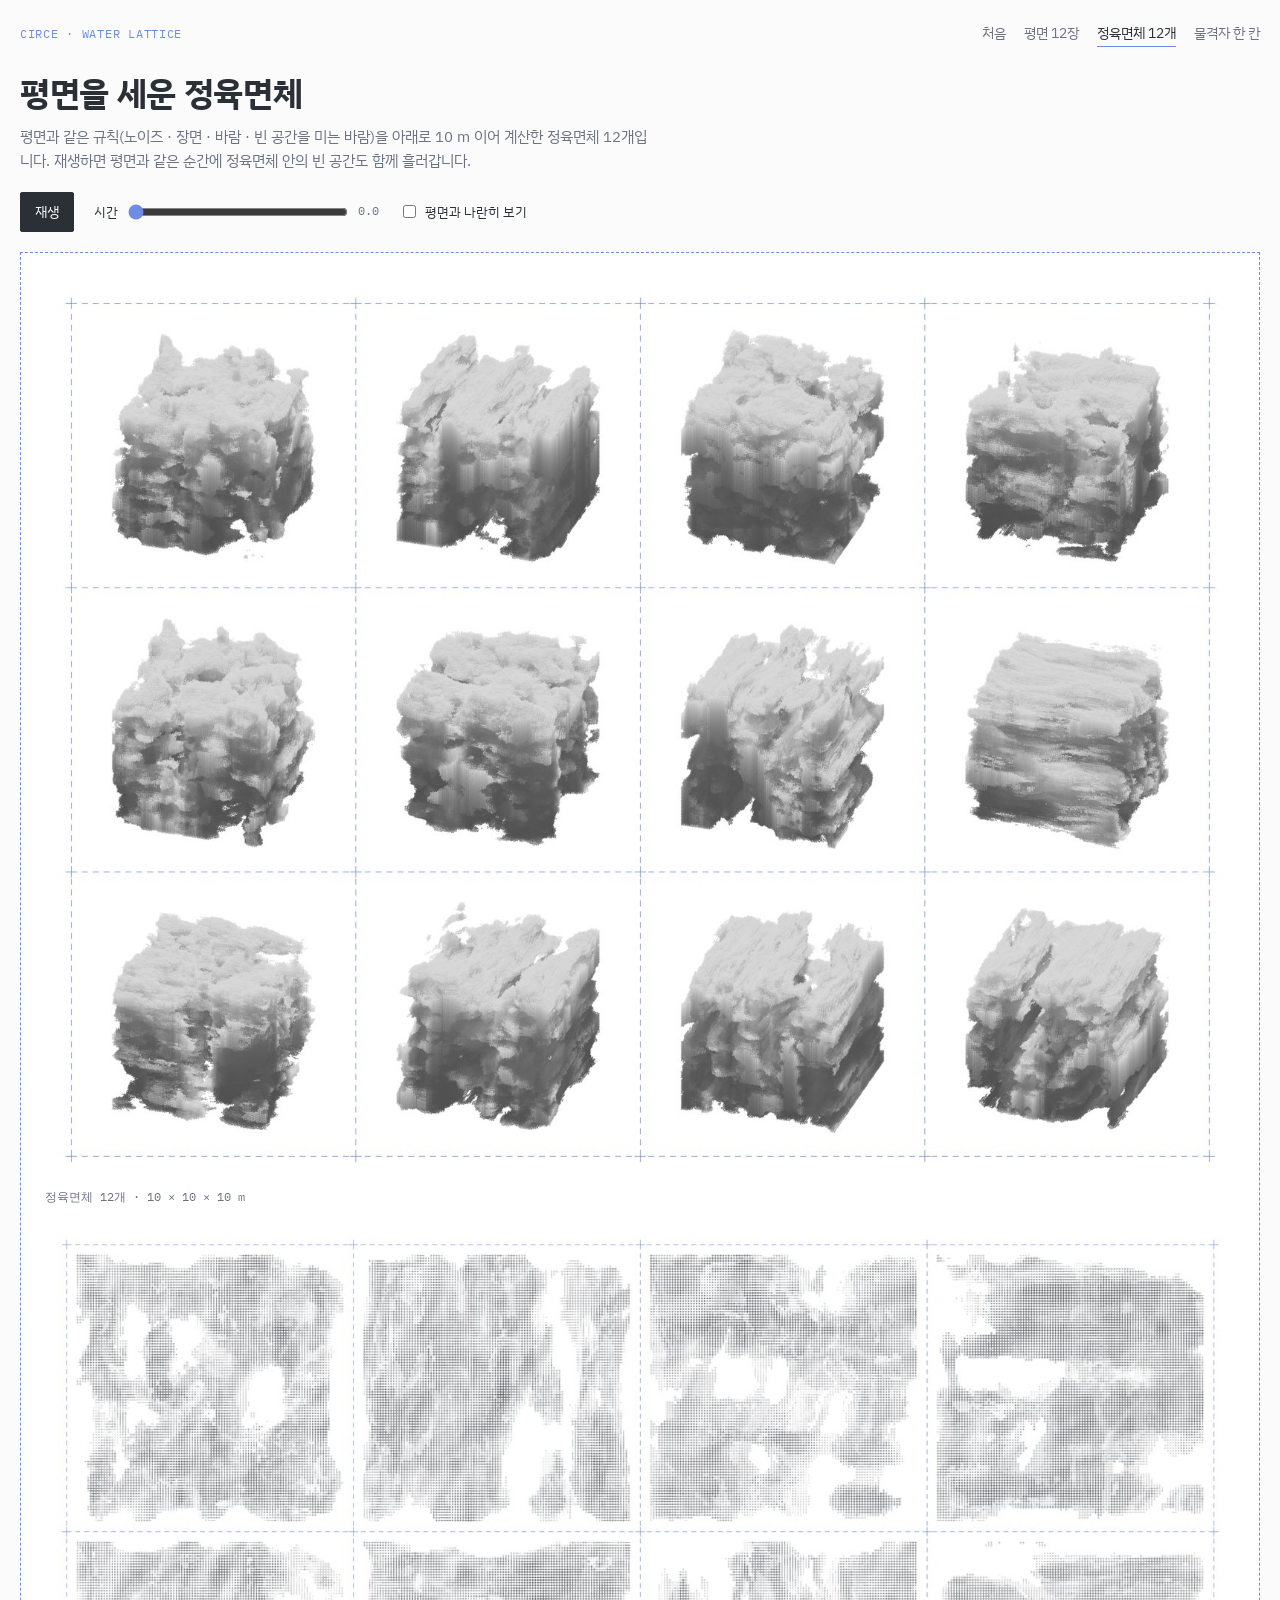
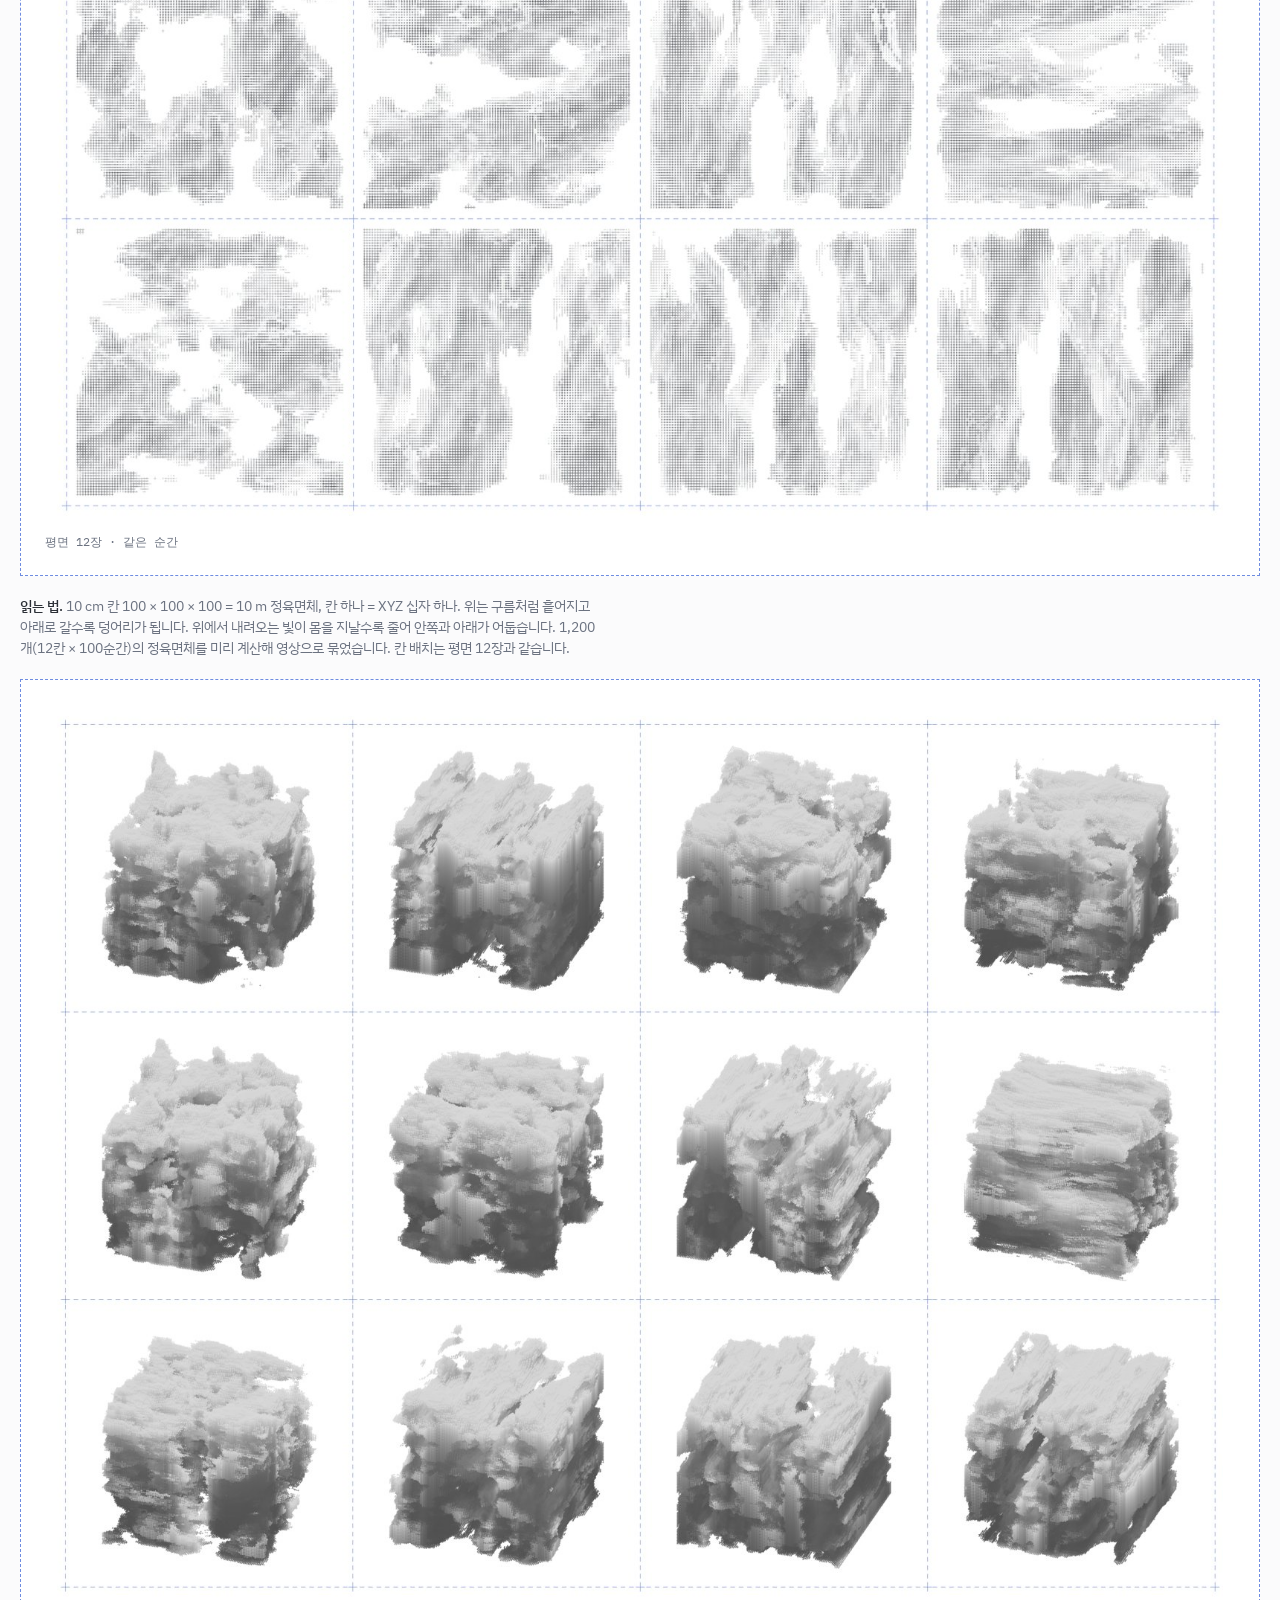
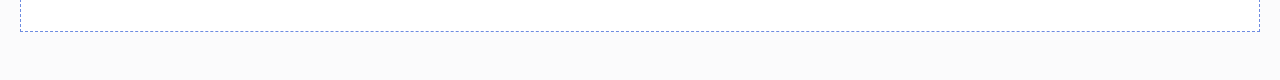
==== cube.html @ 0232387c "키르케 물격자: 평면 12장 · 정육면체 12개 · 물격자 한 칸 웹페이지 Co-Authored-By: Claude Opus 5.5 <noreply@anthropic.com>" ====
<!doctype html>
<html lang="ko">
<head>
<meta charset="utf-8">
<meta name="viewport" content="width=device-width,initial-scale=1,viewport-fit=cover">
<title>평면을 세운 정육면체</title>
<link rel="stylesheet" href="https://fonts.googleapis.com/css2?family=IBM+Plex+Mono:wght@400;500&family=IBM+Plex+Sans+KR:wght@400;500;700&display=swap">
<link rel="stylesheet" href="style.css">
<style>
.pair{display:grid;grid-template-columns:minmax(0,1fr);gap:16px}
.pair.both{grid-template-columns:repeat(2,minmax(0,1fr))}
@media (max-width:760px){.pair.both{grid-template-columns:minmax(0,1fr)}}
figure{margin:0;display:flex;flex-direction:column;gap:6px;min-width:0}
figcaption{font-size:12px;color:var(--mute);font-family:var(--f-mono)}
video{width:100%;height:auto;background:#fff}
.check{display:flex;align-items:center;gap:6px;font-size:13px}
</style>
</head>
<body>
<div class="wrap">
  <nav><span class="brand">Circe · water lattice</span><a href="index.html">처음</a><a href="plan.html">평면 12장</a><a href="cube.html" aria-current="page">정육면체 12개</a><a href="lattice.html">물격자 한 칸</a></nav>
  <header>
    <h1>평면을 세운 정육면체</h1>
    <p class="sub">평면과 같은 규칙(노이즈 · 장면 · 바람 · 빈 공간을 미는 바람)을 아래로 10 m 이어 계산한 정육면체 12개입니다. 재생하면 평면과 같은 순간에 정육면체 안의 빈 공간도 함께 흘러갑니다.</p>
  </header>
  <div class="bar">
    <button class="btn" id="play" type="button">재생</button>
    <label class="field" for="seek">시간<input id="seek" type="range" min="0" max="1000" value="0"><output id="seekO">0.0</output></label>
    <label class="check" for="both"><input id="both" type="checkbox"> 평면과 나란히 보기</label>
  </div>
  <div class="sheet">
    <div class="pair" id="pair">
      <figure><video id="cube" src="media/cubes.mp4" poster="media/cubes_poster.jpg" muted loop playsinline preload="auto"></video><figcaption>정육면체 12개 · 10 × 10 × 10 m</figcaption></figure>
      <figure id="planFig" hidden><video id="plan" src="media/plan.mp4" poster="media/plan_poster.jpg" muted loop playsinline preload="auto"></video><figcaption>평면 12장 · 같은 순간</figcaption></figure>
    </div>
  </div>
  <p class="note"><b>읽는 법.</b> 10 cm 칸 100 × 100 × 100 = 10 m 정육면체, 칸 하나 = XYZ 십자 하나. 위는 구름처럼 흩어지고 아래로 갈수록 덩어리가 됩니다. 위에서 내려오는 빛이 몸을 지날수록 줄어 안쪽과 아래가 어둡습니다. 1,200개(12칸 × 100순간)의 정육면체를 미리 계산해 영상으로 묶었습니다. 칸 배치는 평면 12장과 같습니다.</p>
  <div class="sheet"><img src="media/cubes.jpg" alt="정육면체 12개 정지 그림" loading="lazy"></div>
</div>
<script>
const $ = id => document.getElementById(id), cube = $('cube'), plan = $('plan');
const vids = () => $('both').checked ? [cube, plan] : [cube];
function setPlaying(on) {
  if (on) vids().forEach(v => { v.currentTime = cube.currentTime; v.play().catch(() => {}); });
  else [cube, plan].forEach(v => v.pause());
  $('play').textContent = on ? '멈춤' : '재생';
}
$('play').addEventListener('click', () => setPlaying(cube.paused));
$('both').addEventListener('change', e => {
  $('planFig').hidden = !e.target.checked; $('pair').classList.toggle('both', e.target.checked);
  plan.currentTime = cube.currentTime; if (!cube.paused && e.target.checked) plan.play().catch(() => {}); else plan.pause();
});
$('seek').addEventListener('input', e => { if (!cube.duration) return; const t = e.target.value / 1000 * cube.duration; cube.currentTime = t; plan.currentTime = t; });
cube.addEventListener('timeupdate', () => {
  if (!cube.duration) return;
  $('seek').value = Math.round(cube.currentTime / cube.duration * 1000);
  $('seekO').textContent = (cube.currentTime / cube.duration * 60).toFixed(1);         // 평면 페이지의 시간(0 → 60)과 같은 눈금
});
// 두 영상 맞춤: 화면 그릴 때마다 정육면체 영상 시각에 평면 영상을 맞춤 (찾는 중이면 기다림)
(function sync() {
  if ($('both').checked && plan.readyState >= 1 && !plan.seeking) {
    const d = plan.currentTime - cube.currentTime;
    if (Math.abs(d) > 0.2 && Math.abs(d) < cube.duration - 0.3) plan.currentTime = cube.currentTime;
    if (cube.paused !== plan.paused) cube.paused ? plan.pause() : plan.play().catch(() => {});
  }
  requestAnimationFrame(sync);
})();
if (!matchMedia('(prefers-reduced-motion: reduce)').matches) cube.addEventListener('canplay', () => setPlaying(true), { once: true });
</script>
</body>
</html>
---- style.css ----
/* 키르케 물격자: 흰 도면 종이 + 파란 점선 틀 (시트와 같은 말투). 어두운 화면에서는 반전 */
:root{
  --paper:#fbfbfc; --sheet:#ffffff; --ink:#2b2f36; --mute:#6b7280; --line:#dfe3ec;
  --blue:#6e8ce1; --chip:#eef1f8;
  --f-body:"IBM Plex Sans KR","Malgun Gothic","Apple SD Gothic Neo",sans-serif;
  --f-mono:"IBM Plex Mono",ui-monospace,Consolas,monospace;
  color-scheme:light;
}
@media (prefers-color-scheme: dark){:root:not([data-theme="light"]){
  --paper:#15171c; --sheet:#1b1e24; --ink:#e3e6ec; --mute:#9aa1ad; --line:#2d323b; --blue:#8fa6ec; --chip:#242833; color-scheme:dark }}
:root[data-theme="dark"]{
  --paper:#15171c; --sheet:#1b1e24; --ink:#e3e6ec; --mute:#9aa1ad; --line:#2d323b; --blue:#8fa6ec; --chip:#242833; color-scheme:dark }
*{box-sizing:border-box}
html,body{margin:0;background:var(--paper);color:var(--ink)}
body{font-family:var(--f-body);font-size:15px;line-height:1.55;
  padding-left:max(16px,env(safe-area-inset-left,0px));padding-right:max(16px,env(safe-area-inset-right,0px));padding-block:20px 48px}
.wrap{max-width:1240px;margin:0 auto;display:flex;flex-direction:column;gap:20px}
nav{display:flex;flex-wrap:wrap;gap:6px 18px;align-items:baseline;font-size:14px}
nav .brand{font-family:var(--f-mono);font-size:12px;letter-spacing:.06em;text-transform:uppercase;color:var(--blue);margin-right:auto}
nav a{color:var(--mute);text-decoration:none;padding:2px 0;border-bottom:1px solid transparent}
nav a:hover{color:var(--ink)}
nav a[aria-current="page"]{color:var(--ink);border-bottom-color:var(--blue)}
h1{margin:0;font-size:clamp(24px,3.2vw,34px);font-weight:700;letter-spacing:-.01em;text-wrap:balance}
.sub{margin:6px 0 0;color:var(--mute);max-width:70ch}
.tag{font-family:var(--f-mono);font-size:12px;color:var(--blue);letter-spacing:.06em;text-transform:uppercase}
.sheet{position:relative;background:var(--sheet);border:1px dashed var(--blue);padding:clamp(10px,2vw,24px)}
.bar{display:flex;flex-wrap:wrap;gap:12px 20px;align-items:center}
.btn{font:inherit;font-size:14px;padding:8px 14px;border:1px solid var(--ink);background:var(--ink);color:var(--sheet);cursor:pointer;border-radius:2px}
.btn.ghost{background:transparent;color:var(--ink);border-color:var(--line)}
.btn:focus-visible,input:focus-visible,a:focus-visible{outline:2px solid var(--blue);outline-offset:2px}
.field{display:flex;align-items:center;gap:8px;font-size:13px;min-width:0}
.field input[type=range]{width:min(220px,40vw);accent-color:var(--blue)}
.field output,.mono{font-family:var(--f-mono);font-size:12px;color:var(--mute);font-variant-numeric:tabular-nums}
.note{font-size:13.5px;color:var(--mute);max-width:72ch;margin:0}
.note b{color:var(--ink);font-weight:500}
img,video{max-width:100%;display:block}
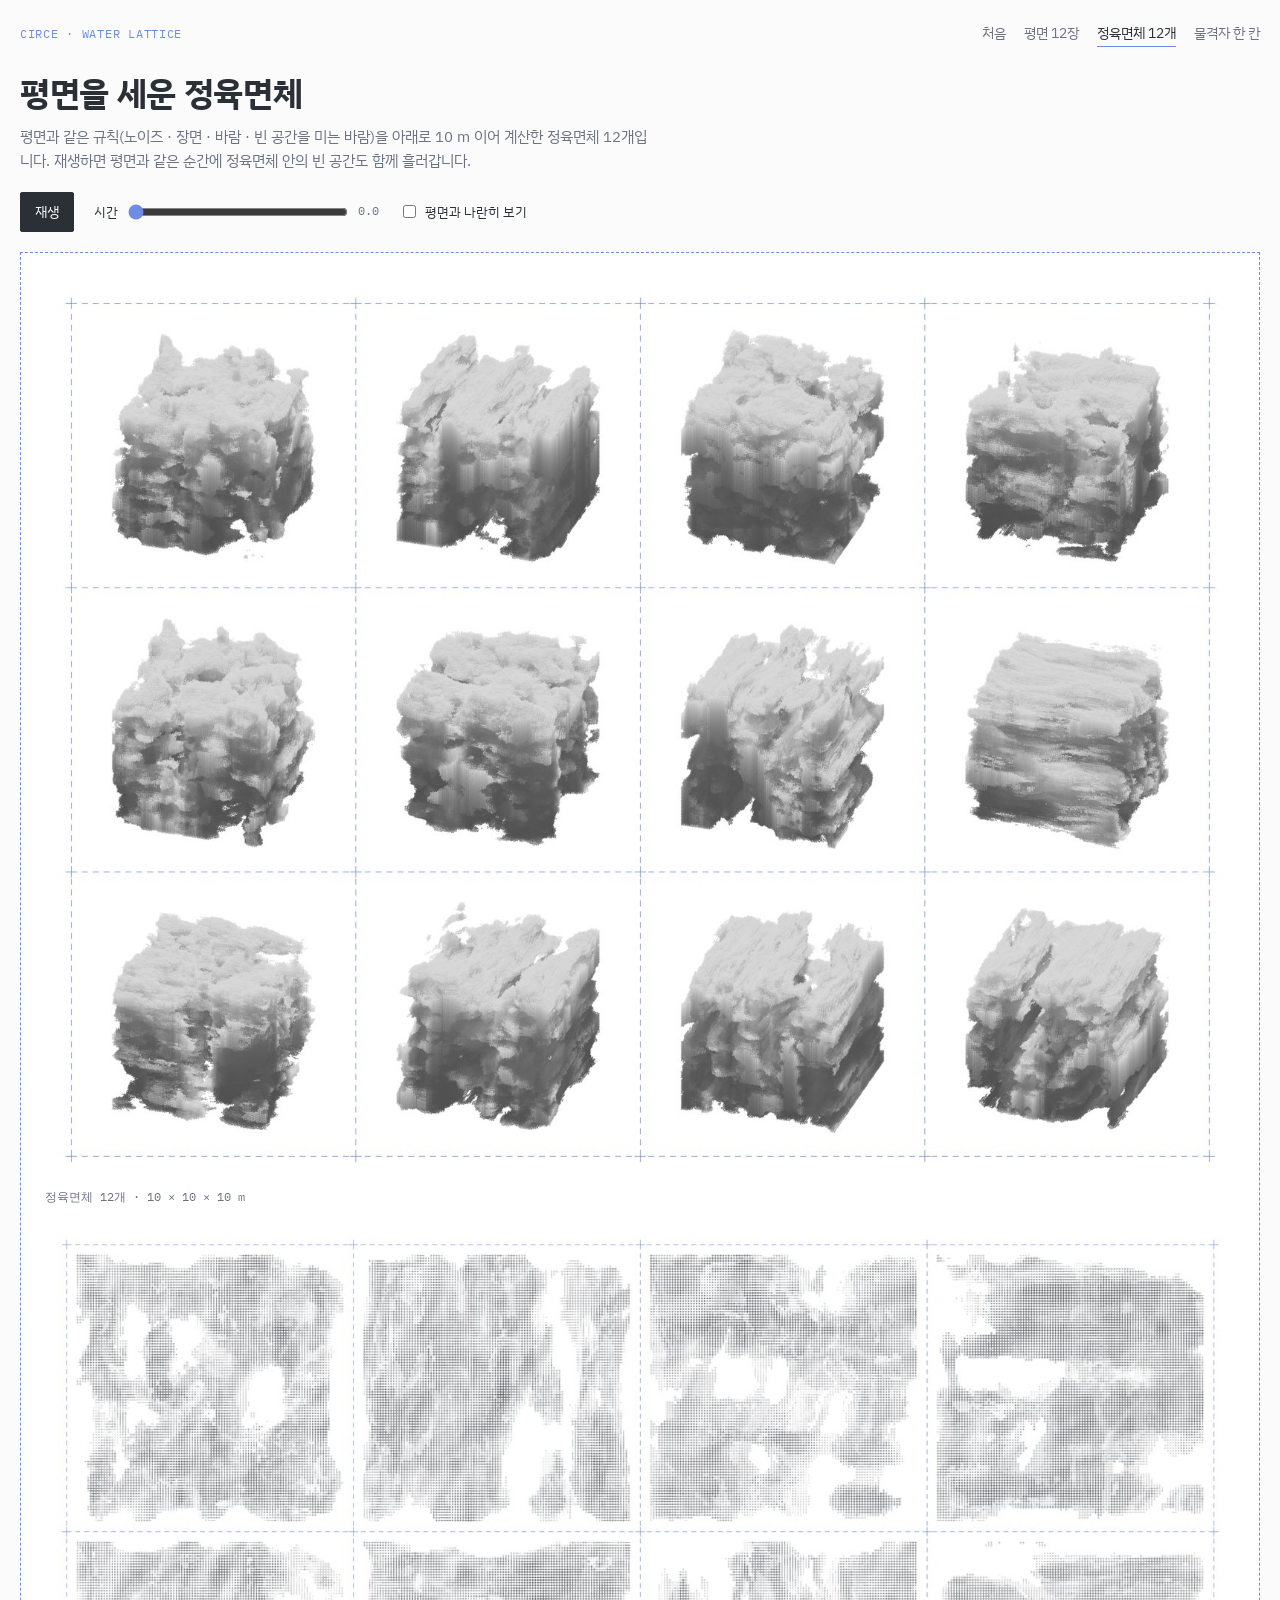
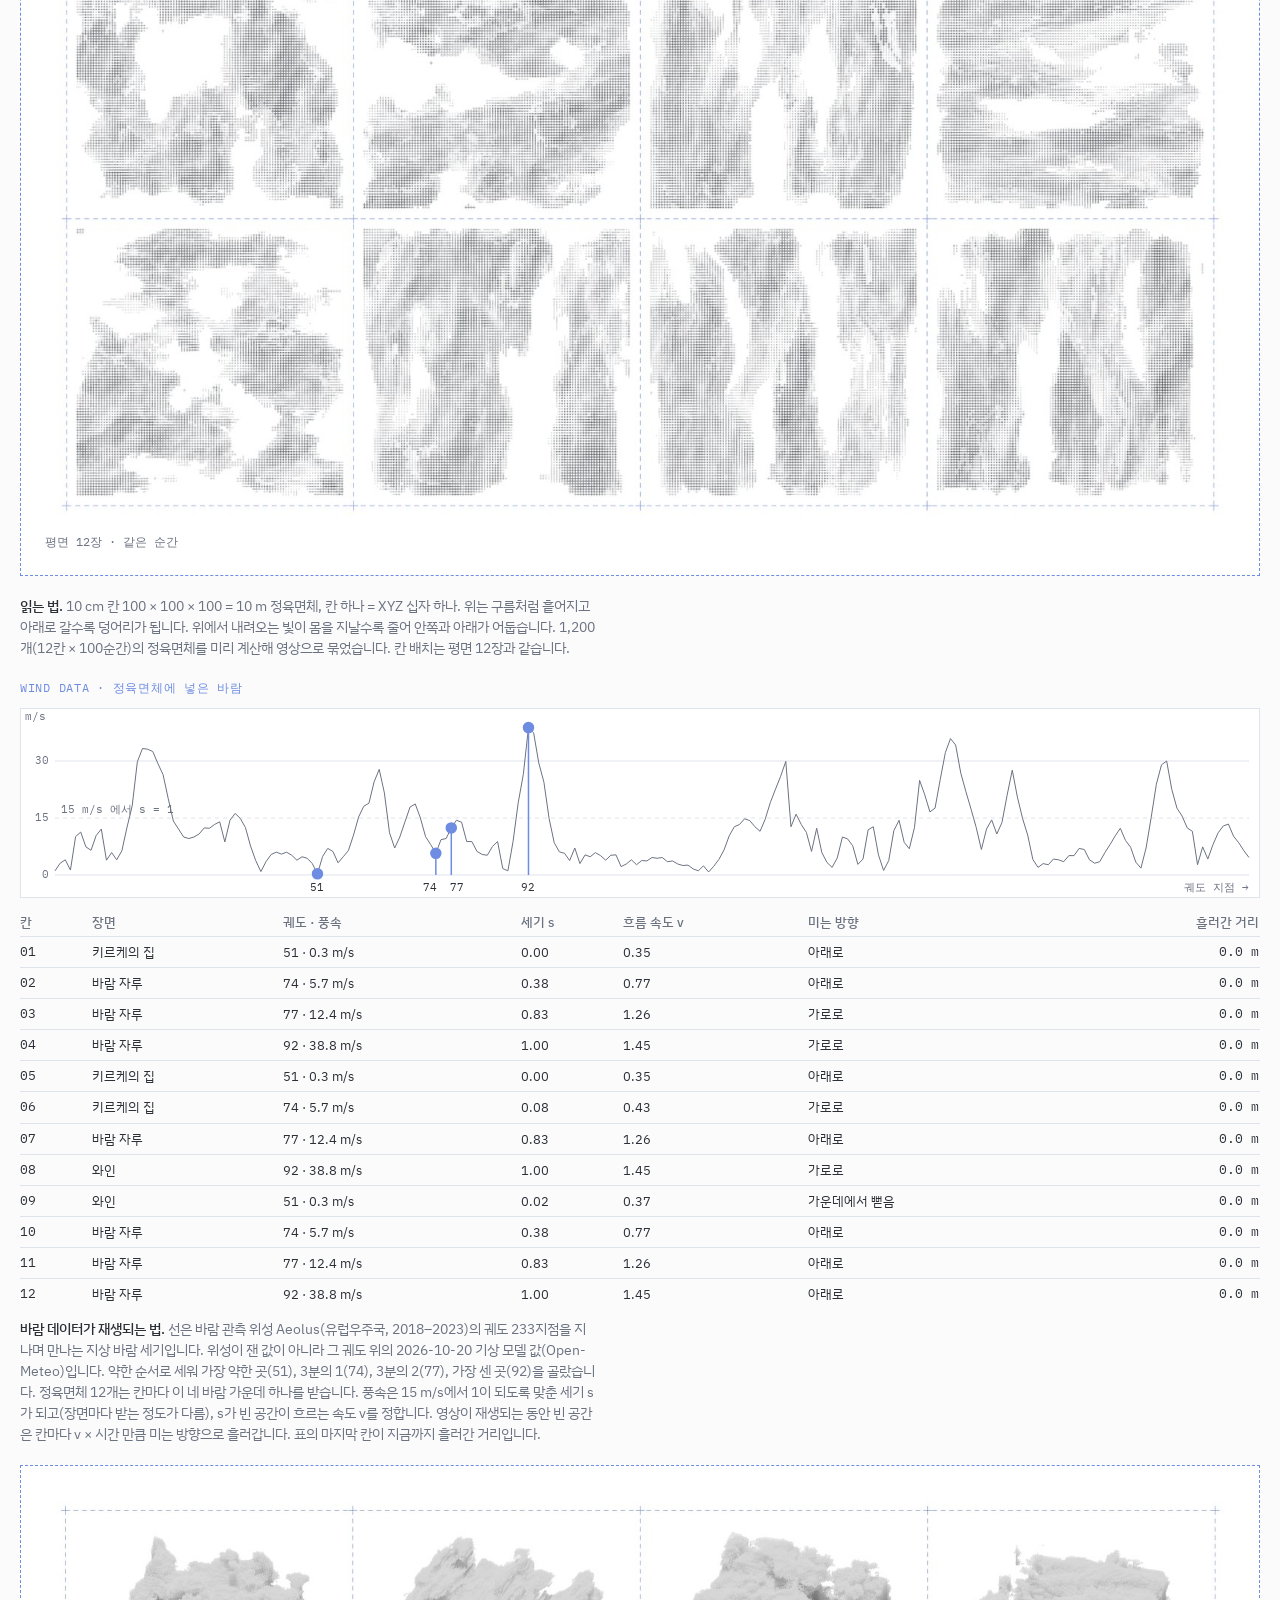
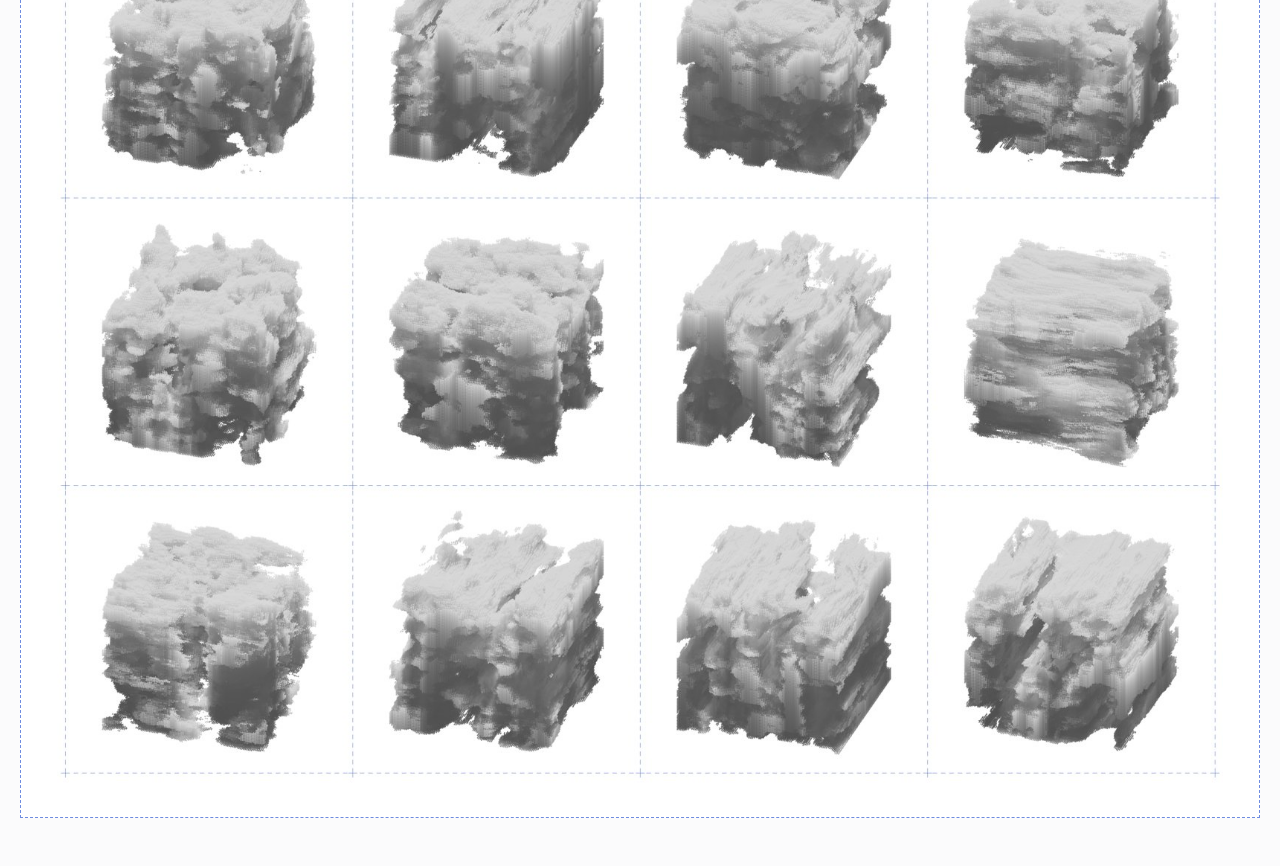
==== commit a8970fa5: "정육면체 12개: 넣은 바람 데이터 판 (궤도 그래프 + 칸별 바람 표, 영상 시각에 맞춘 흐름 거리) Co-Authored-By: Claude Fable 5.2 <noreply@" ====
--- a/cube.html
+++ b/cube.html
@@ -35,6 +35,14 @@
     </div>
   </div>
   <p class="note"><b>읽는 법.</b> 10 cm 칸 100 × 100 × 100 = 10 m 정육면체, 칸 하나 = XYZ 십자 하나. 위는 구름처럼 흩어지고 아래로 갈수록 덩어리가 됩니다. 위에서 내려오는 빛이 몸을 지날수록 줄어 안쪽과 아래가 어둡습니다. 1,200개(12칸 × 100순간)의 정육면체를 미리 계산해 영상으로 묶었습니다. 칸 배치는 평면 12장과 같습니다.</p>
+  <section id="windData" style="display:flex;flex-direction:column;gap:10px">
+    <div class="tag" style="font-family:var(--f-mono);font-size:12px;color:var(--blue);letter-spacing:.06em;text-transform:uppercase">Wind data · 정육면체에 넣은 바람</div>
+    <canvas id="wd" aria-label="Aeolus 궤도 233지점의 지상 바람 세기와 정육면체에 쓴 네 지점" style="display:block;width:100%;height:190px;background:var(--sheet);border:1px solid var(--line)"></canvas>
+    <div style="overflow-x:auto"><table id="wt" style="border-collapse:collapse;width:100%;min-width:560px;font-size:13px;font-variant-numeric:tabular-nums">
+      <thead><tr style="color:var(--mute);text-align:left"><th style="padding:4px 8px 4px 0;font-weight:500">칸</th><th style="font-weight:500">장면</th><th style="font-weight:500">궤도 · 풍속</th><th style="font-weight:500">세기 s</th><th style="font-weight:500">흐름 속도 v</th><th style="font-weight:500">미는 방향</th><th style="font-weight:500;text-align:right">흘러간 거리</th></tr></thead>
+      <tbody></tbody></table></div>
+    <p class="note"><b>바람 데이터가 재생되는 법.</b> 선은 바람 관측 위성 Aeolus(유럽우주국, 2018–2023)의 궤도 233지점을 지나며 만나는 지상 바람 세기입니다. 위성이 잰 값이 아니라 그 궤도 위의 2026-10-20 기상 모델 값(Open-Meteo)입니다. 약한 순서로 세워 가장 약한 곳(51), 3분의 1(74), 3분의 2(77), 가장 센 곳(92)을 골랐습니다. 정육면체 12개는 칸마다 이 네 바람 가운데 하나를 받습니다. 풍속은 15 m/s에서 1이 되도록 맞춘 세기 s가 되고(장면마다 받는 정도가 다름), s가 빈 공간이 흐르는 속도 v를 정합니다. 영상이 재생되는 동안 빈 공간은 칸마다 v × 시간 만큼 미는 방향으로 흘러갑니다. 표의 마지막 칸이 지금까지 흘러간 거리입니다.</p>
+  </section>
   <div class="sheet"><img src="media/cubes.jpg" alt="정육면체 12개 정지 그림" loading="lazy"></div>
 </div>
 <script>
@@ -67,5 +75,25 @@
 })();
 if (!matchMedia('(prefers-reduced-motion: reduce)').matches) cube.addEventListener('canplay', () => setPlaying(true), { once: true });
 </script>
+<script src="wind.js"></script>
+<script>
+// 바람 표: 칸마다 받은 바람과, 영상 시각에 맞춰 빈 공간이 흘러간 거리 (engine.js 와 같은 식: s = min(1, 풍속 / 15) x 장면 계수, v = 0.35 + 1.1 s)
+(() => {
+  const PICKS = [{scene:0,wind:0,dir:2},{scene:2,wind:1,dir:2},{scene:2,wind:2,dir:1},{scene:2,wind:3,dir:1},{scene:0,wind:0,dir:2},{scene:0,wind:1,dir:1},
+                 {scene:2,wind:2,dir:2},{scene:1,wind:3,dir:1},{scene:1,wind:0,dir:0},{scene:2,wind:1,dir:2},{scene:2,wind:2,dir:2},{scene:2,wind:3,dir:2}];
+  const ROWS = [['키르케의 집', 0.2], ['와인', 1.0], ['바람 자루', 1.0]], WINDS = [[51, 0.3], [74, 5.7], [77, 12.4], [92, 38.8]], DIRS = ['가운데에서 뻗음', '가로로', '아래로'];
+  const tb = document.querySelector('#wt tbody'), cells = [];
+  PICKS.forEach((p, i) => { const s = Math.min(1, WINDS[p.wind][1] / 15) * ROWS[p.scene][1], v = 0.35 + 1.1 * s, tr = document.createElement('tr');
+    tr.style.borderTop = '1px solid var(--line)';
+    tr.innerHTML = '<td style="padding:5px 8px 5px 0;font-family:var(--f-mono)">' + String(i + 1).padStart(2, '0') + '</td><td>' + ROWS[p.scene][0] + '</td><td>' + WINDS[p.wind][0] + ' · ' + WINDS[p.wind][1].toFixed(1) + ' m/s</td><td>' + s.toFixed(2) + '</td><td>' + v.toFixed(2) + '</td><td>' + DIRS[p.dir] + '</td><td style="text-align:right;font-family:var(--f-mono)"></td>';
+    tb.append(tr); cells.push([tr.lastChild, v]); });
+  console.assert(cells.length === 12, 'twelve cubes');
+  const cv = document.getElementById('wd'), cube = document.getElementById('cube');
+  (function loop() { KirkeWind.chart(cv);
+    const T = cube.duration ? cube.currentTime / cube.duration * 60 : 0;            // 영상 8초 = 시간 0 -> 60
+    cells.forEach(([td, v]) => td.textContent = (v * T).toFixed(1) + ' m');
+    requestAnimationFrame(loop); })();
+})();
+</script>
 </body>
 </html>
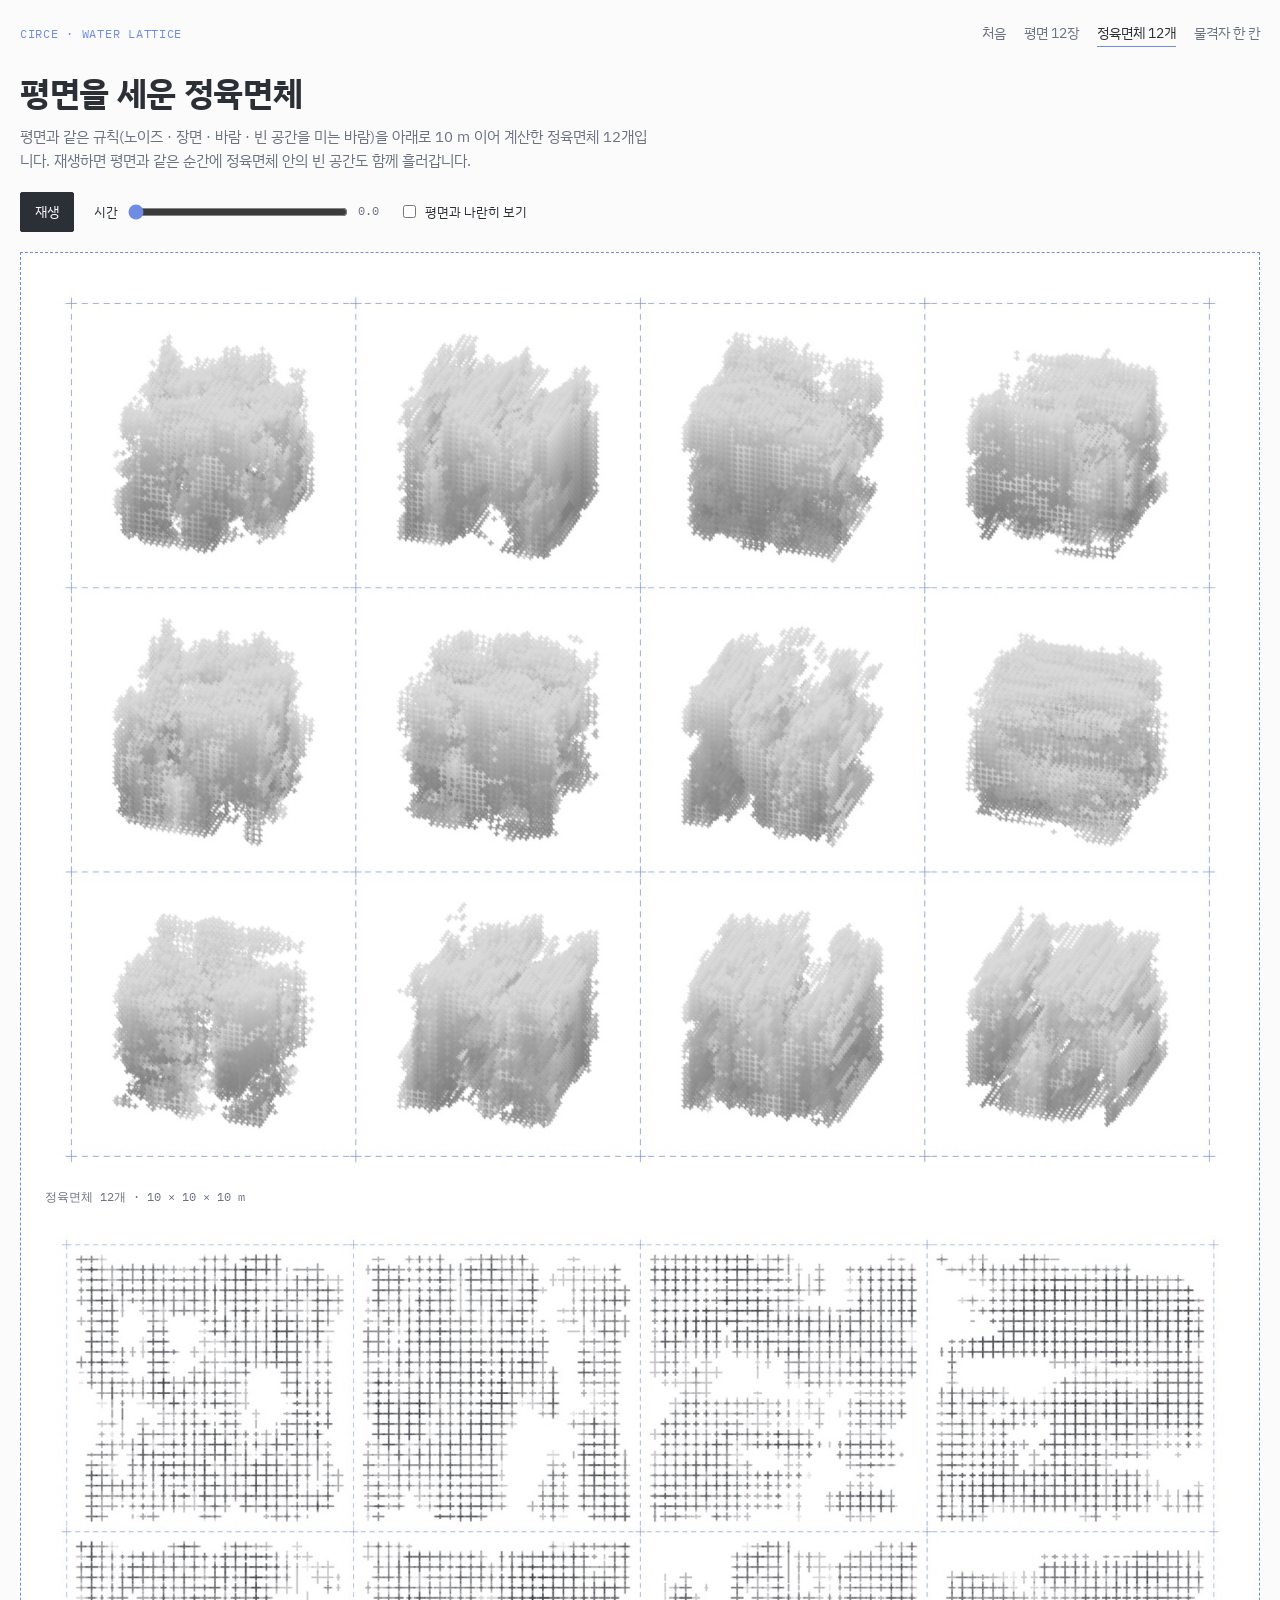
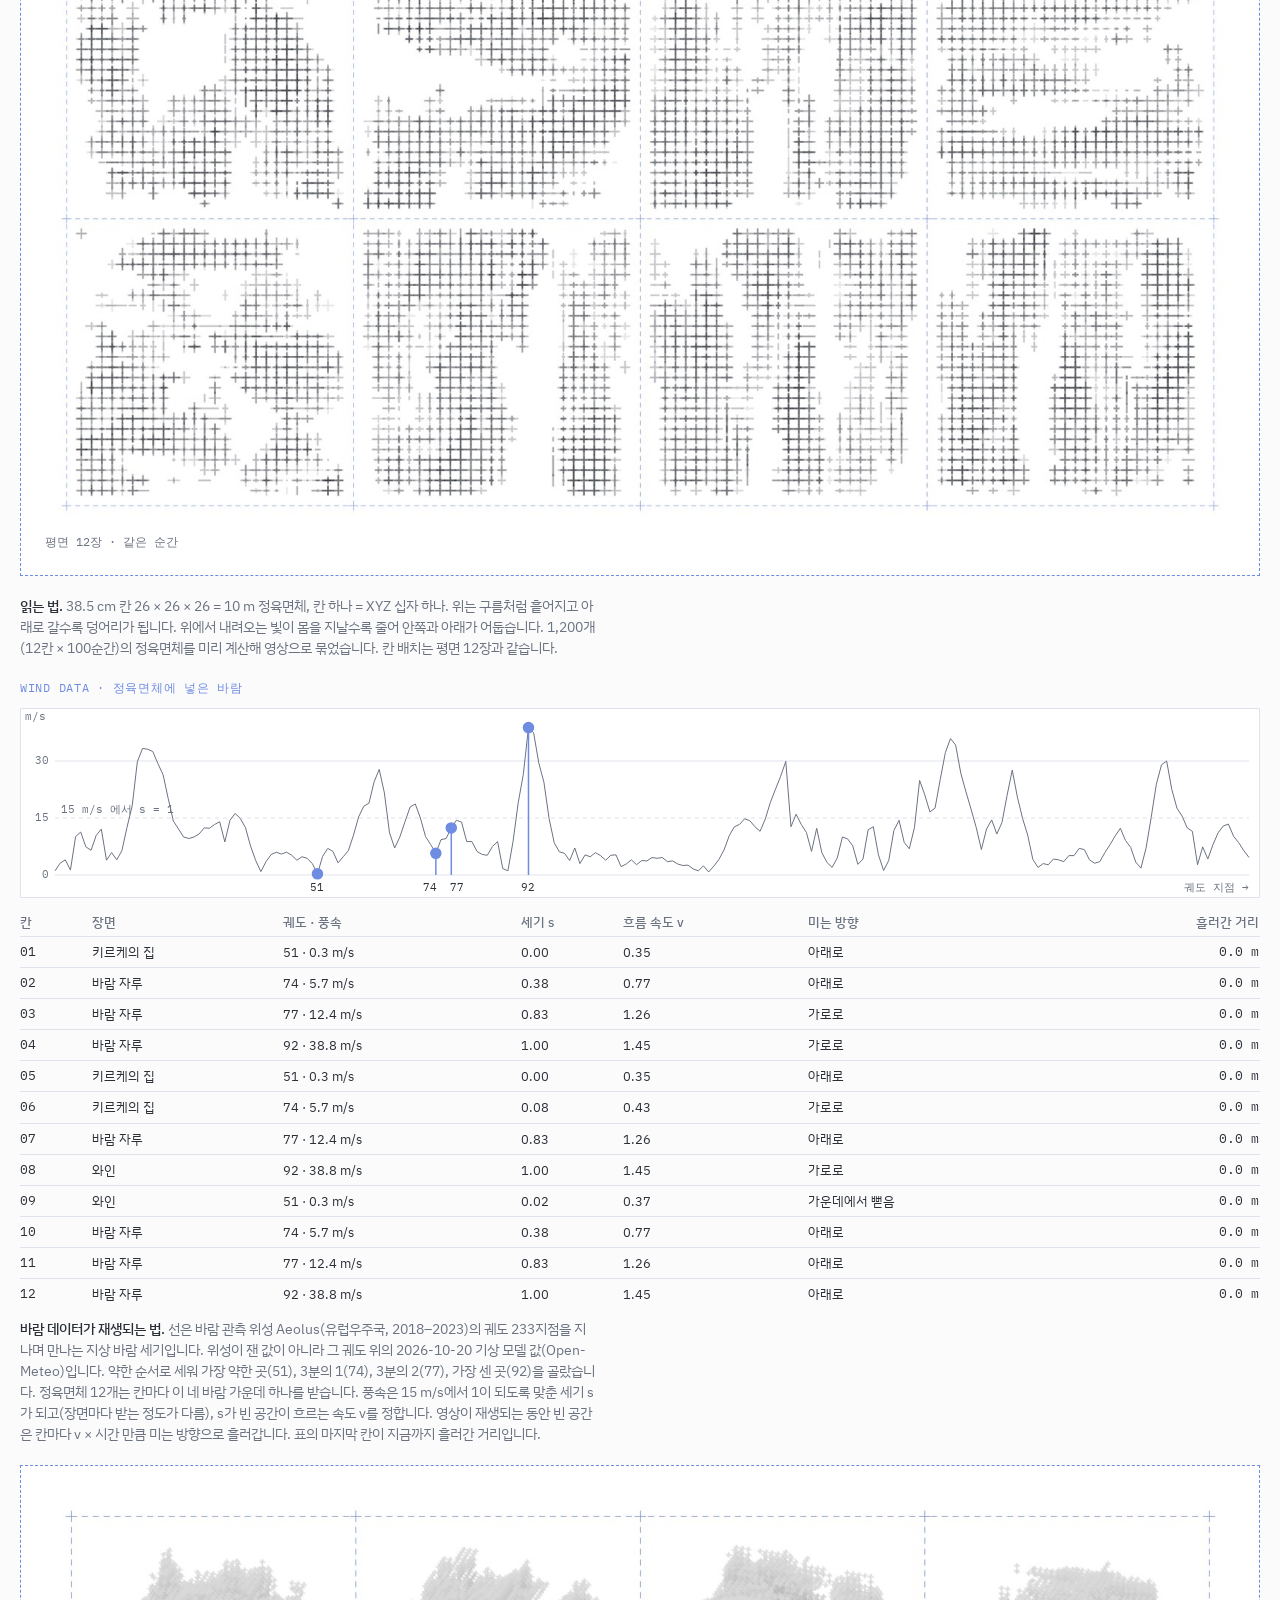
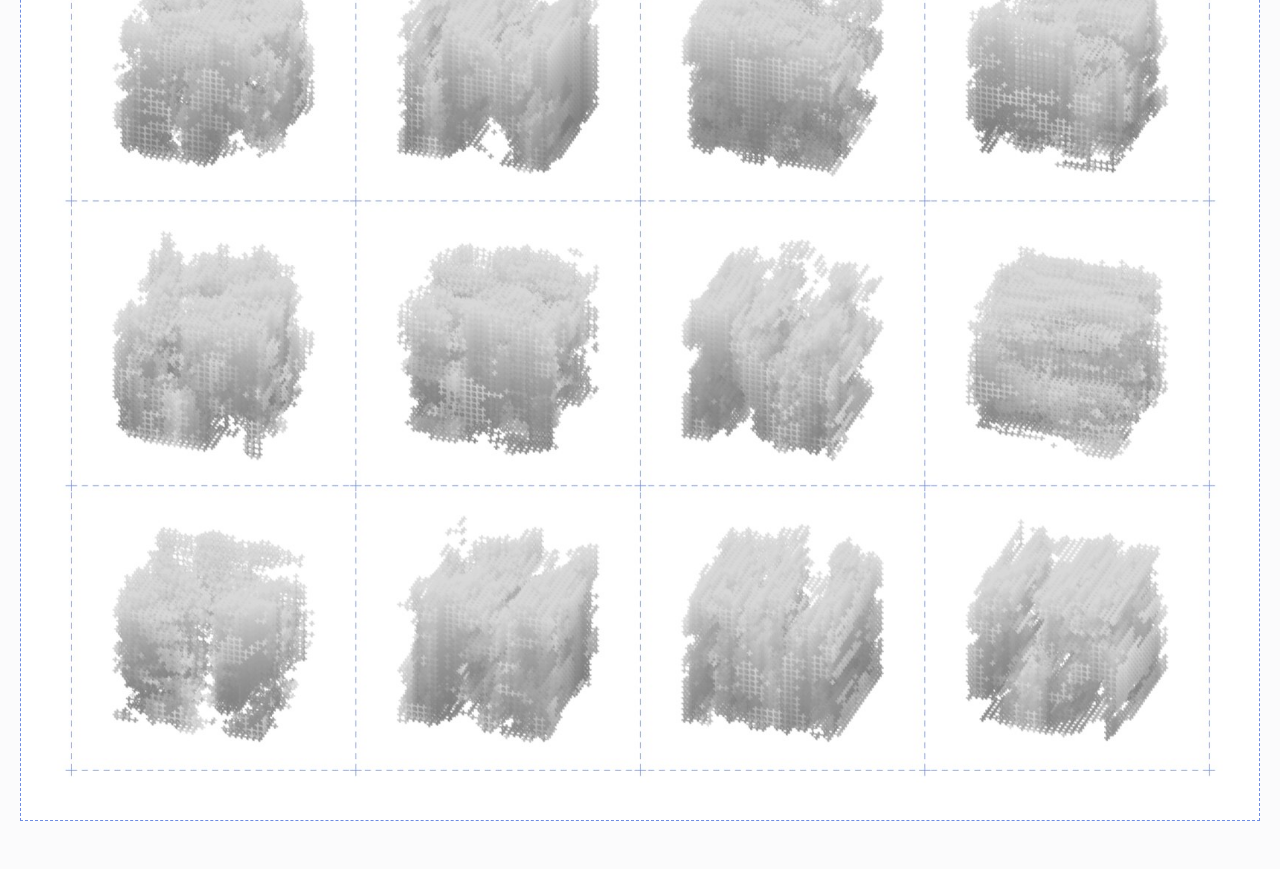
==== commit e2e3fb4b: "모듈 38.5 cm(1 퓌구시온)로 변경: 10 m 평면 = 26 × 26칸, 글·영상(평면·정육면체) 교체 Co-Authored-By: Claude Opus 5.5 <norepl" ====
--- a/cube.html
+++ b/cube.html
@@ -34,7 +34,7 @@
       <figure id="planFig" hidden><video id="plan" src="media/plan.mp4" poster="media/plan_poster.jpg" muted loop playsinline preload="auto"></video><figcaption>평면 12장 · 같은 순간</figcaption></figure>
     </div>
   </div>
-  <p class="note"><b>읽는 법.</b> 10 cm 칸 100 × 100 × 100 = 10 m 정육면체, 칸 하나 = XYZ 십자 하나. 위는 구름처럼 흩어지고 아래로 갈수록 덩어리가 됩니다. 위에서 내려오는 빛이 몸을 지날수록 줄어 안쪽과 아래가 어둡습니다. 1,200개(12칸 × 100순간)의 정육면체를 미리 계산해 영상으로 묶었습니다. 칸 배치는 평면 12장과 같습니다.</p>
+  <p class="note"><b>읽는 법.</b> 38.5 cm 칸 26 × 26 × 26 = 10 m 정육면체, 칸 하나 = XYZ 십자 하나. 위는 구름처럼 흩어지고 아래로 갈수록 덩어리가 됩니다. 위에서 내려오는 빛이 몸을 지날수록 줄어 안쪽과 아래가 어둡습니다. 1,200개(12칸 × 100순간)의 정육면체를 미리 계산해 영상으로 묶었습니다. 칸 배치는 평면 12장과 같습니다.</p>
   <section id="windData" style="display:flex;flex-direction:column;gap:10px">
     <div class="tag" style="font-family:var(--f-mono);font-size:12px;color:var(--blue);letter-spacing:.06em;text-transform:uppercase">Wind data · 정육면체에 넣은 바람</div>
     <canvas id="wd" aria-label="Aeolus 궤도 233지점의 지상 바람 세기와 정육면체에 쓴 네 지점" style="display:block;width:100%;height:190px;background:var(--sheet);border:1px solid var(--line)"></canvas>
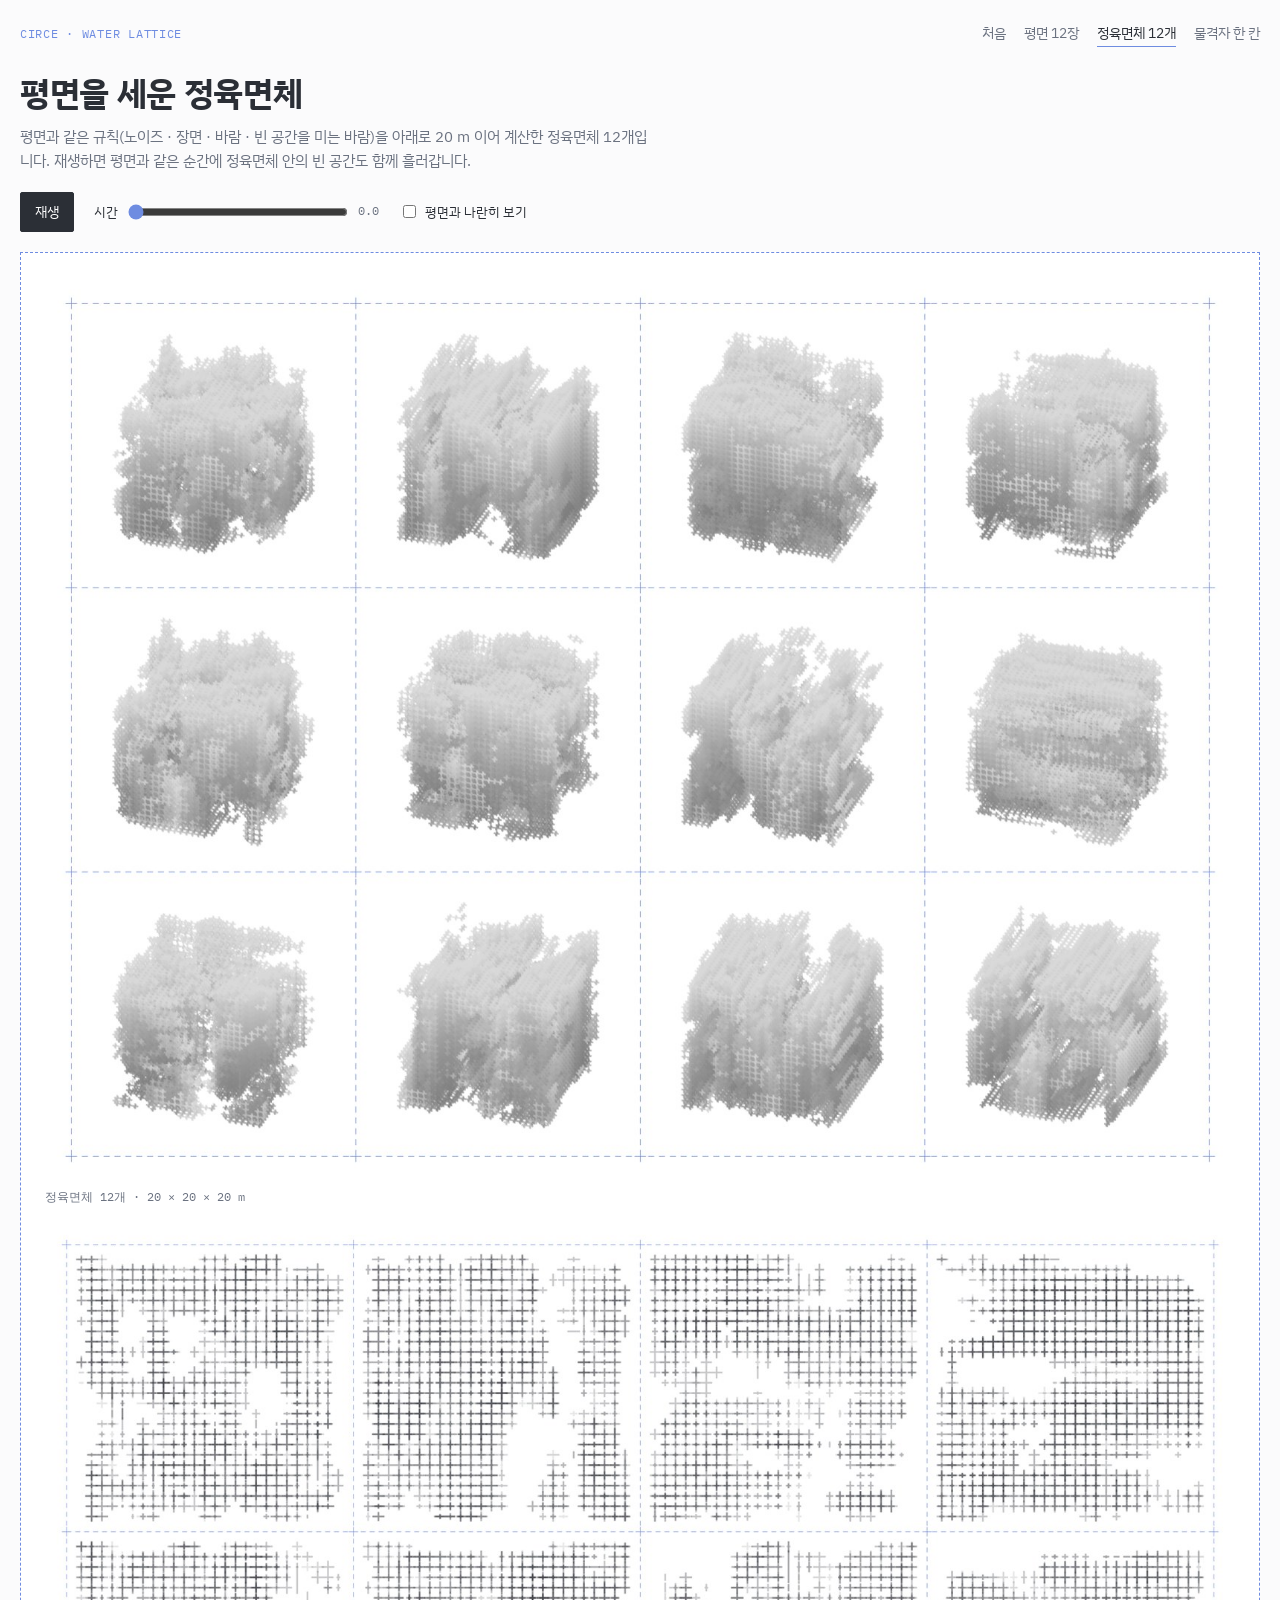
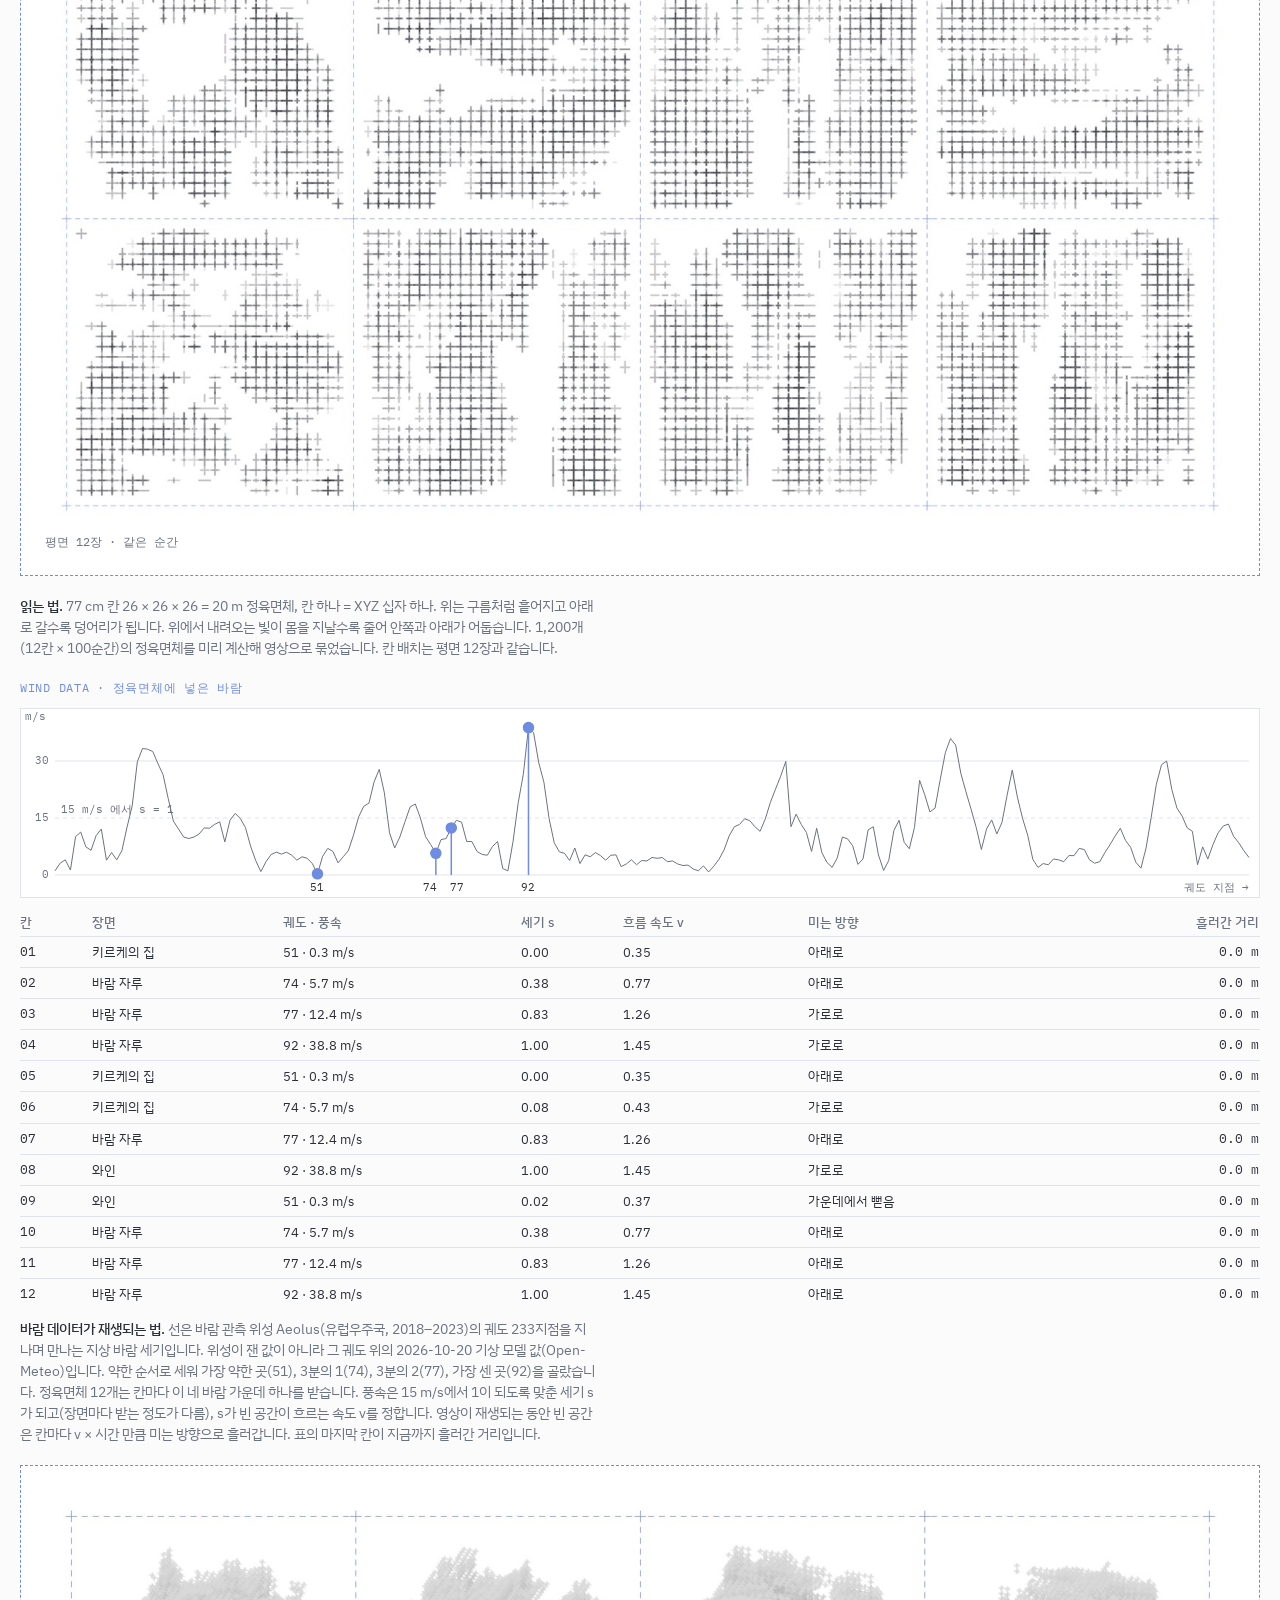
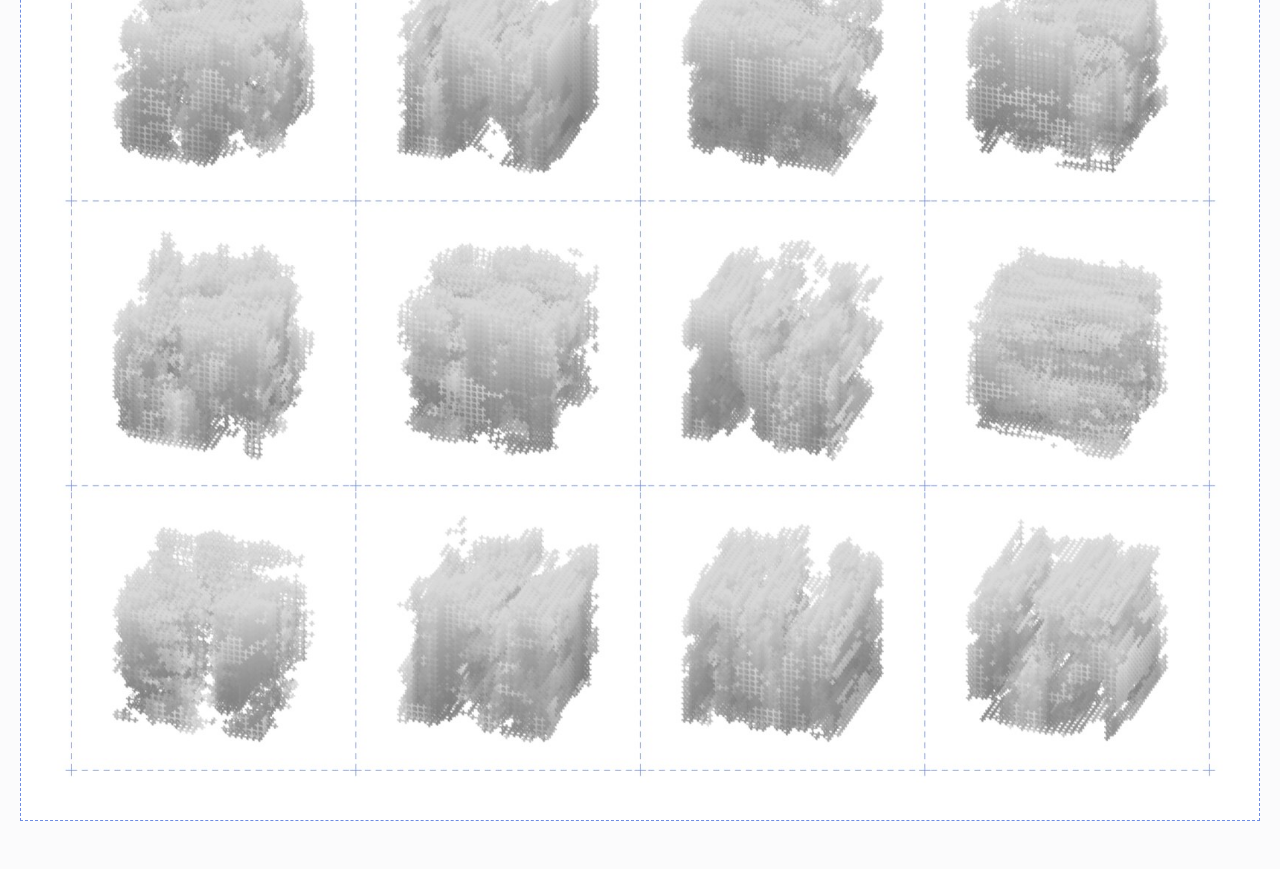
==== commit 46368ed1: "모듈 77 cm(한 걸음)로 변경: 무늬도 2배로 키워 칸 수 · 그림은 그대로, 크기 표기만 20 m 로. 물격자 한 칸 3겹 · 짧고 가는 팔(11/24) Co-Authored" ====
--- a/cube.html
+++ b/cube.html
@@ -21,7 +21,7 @@
   <nav><span class="brand">Circe · water lattice</span><a href="index.html">처음</a><a href="plan.html">평면 12장</a><a href="cube.html" aria-current="page">정육면체 12개</a><a href="lattice.html">물격자 한 칸</a></nav>
   <header>
     <h1>평면을 세운 정육면체</h1>
-    <p class="sub">평면과 같은 규칙(노이즈 · 장면 · 바람 · 빈 공간을 미는 바람)을 아래로 10 m 이어 계산한 정육면체 12개입니다. 재생하면 평면과 같은 순간에 정육면체 안의 빈 공간도 함께 흘러갑니다.</p>
+    <p class="sub">평면과 같은 규칙(노이즈 · 장면 · 바람 · 빈 공간을 미는 바람)을 아래로 20 m 이어 계산한 정육면체 12개입니다. 재생하면 평면과 같은 순간에 정육면체 안의 빈 공간도 함께 흘러갑니다.</p>
   </header>
   <div class="bar">
     <button class="btn" id="play" type="button">재생</button>
@@ -30,11 +30,11 @@
   </div>
   <div class="sheet">
     <div class="pair" id="pair">
-      <figure><video id="cube" src="media/cubes.mp4" poster="media/cubes_poster.jpg" muted loop playsinline preload="auto"></video><figcaption>정육면체 12개 · 10 × 10 × 10 m</figcaption></figure>
+      <figure><video id="cube" src="media/cubes.mp4" poster="media/cubes_poster.jpg" muted loop playsinline preload="auto"></video><figcaption>정육면체 12개 · 20 × 20 × 20 m</figcaption></figure>
       <figure id="planFig" hidden><video id="plan" src="media/plan.mp4" poster="media/plan_poster.jpg" muted loop playsinline preload="auto"></video><figcaption>평면 12장 · 같은 순간</figcaption></figure>
     </div>
   </div>
-  <p class="note"><b>읽는 법.</b> 38.5 cm 칸 26 × 26 × 26 = 10 m 정육면체, 칸 하나 = XYZ 십자 하나. 위는 구름처럼 흩어지고 아래로 갈수록 덩어리가 됩니다. 위에서 내려오는 빛이 몸을 지날수록 줄어 안쪽과 아래가 어둡습니다. 1,200개(12칸 × 100순간)의 정육면체를 미리 계산해 영상으로 묶었습니다. 칸 배치는 평면 12장과 같습니다.</p>
+  <p class="note"><b>읽는 법.</b> 77 cm 칸 26 × 26 × 26 = 20 m 정육면체, 칸 하나 = XYZ 십자 하나. 위는 구름처럼 흩어지고 아래로 갈수록 덩어리가 됩니다. 위에서 내려오는 빛이 몸을 지날수록 줄어 안쪽과 아래가 어둡습니다. 1,200개(12칸 × 100순간)의 정육면체를 미리 계산해 영상으로 묶었습니다. 칸 배치는 평면 12장과 같습니다.</p>
   <section id="windData" style="display:flex;flex-direction:column;gap:10px">
     <div class="tag" style="font-family:var(--f-mono);font-size:12px;color:var(--blue);letter-spacing:.06em;text-transform:uppercase">Wind data · 정육면체에 넣은 바람</div>
     <canvas id="wd" aria-label="Aeolus 궤도 233지점의 지상 바람 세기와 정육면체에 쓴 네 지점" style="display:block;width:100%;height:190px;background:var(--sheet);border:1px solid var(--line)"></canvas>
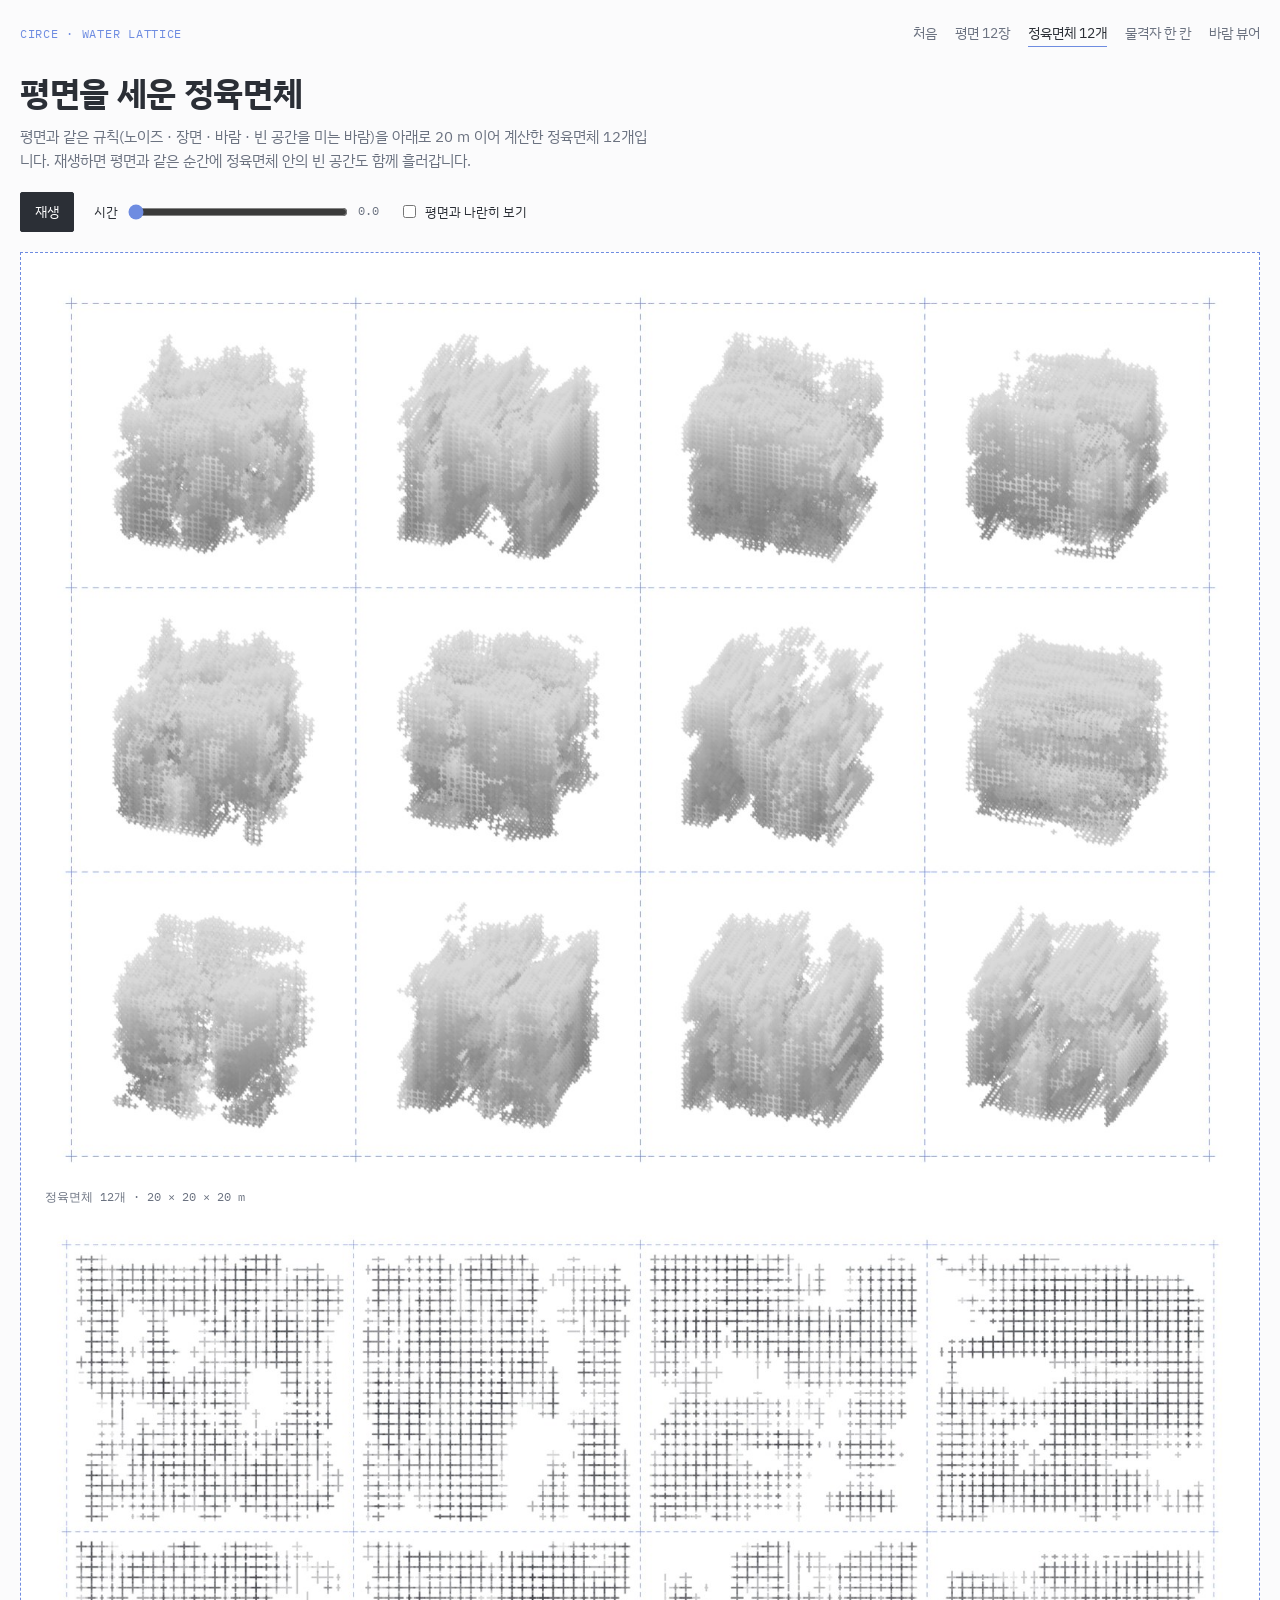
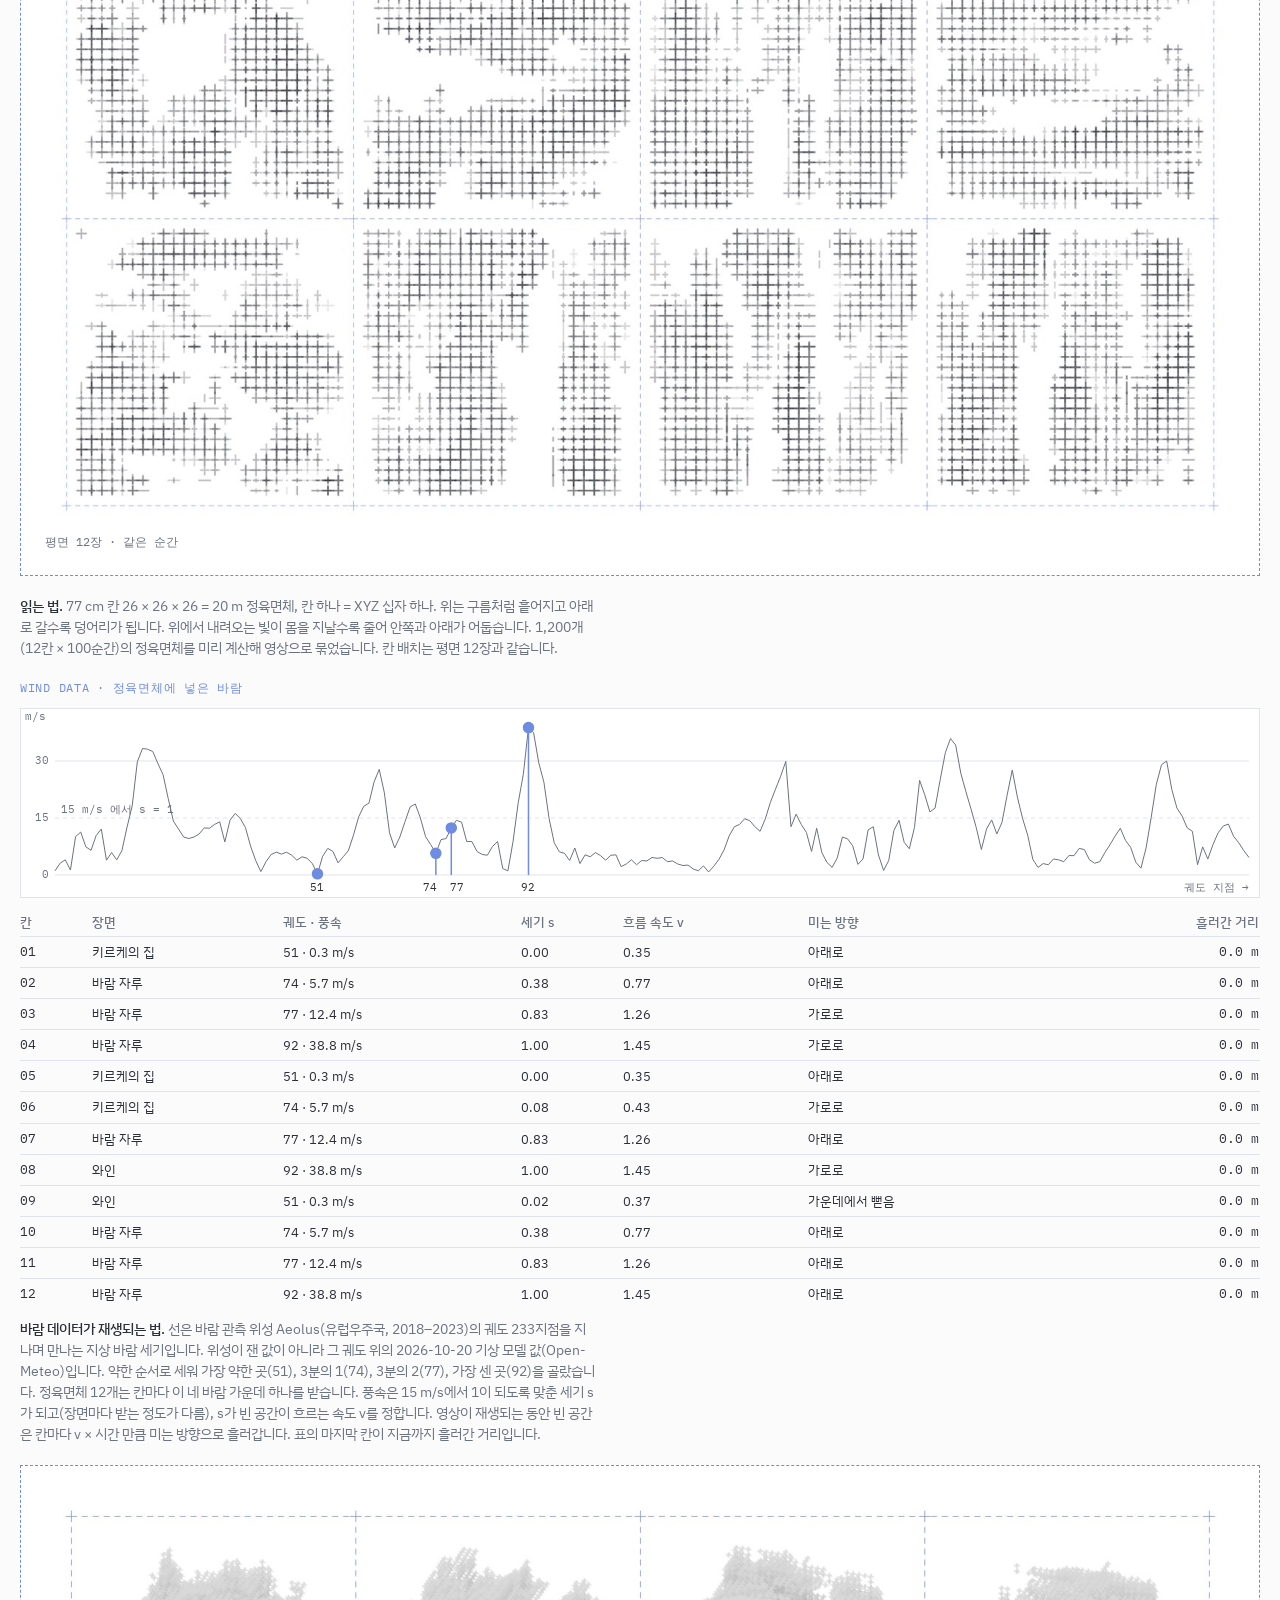
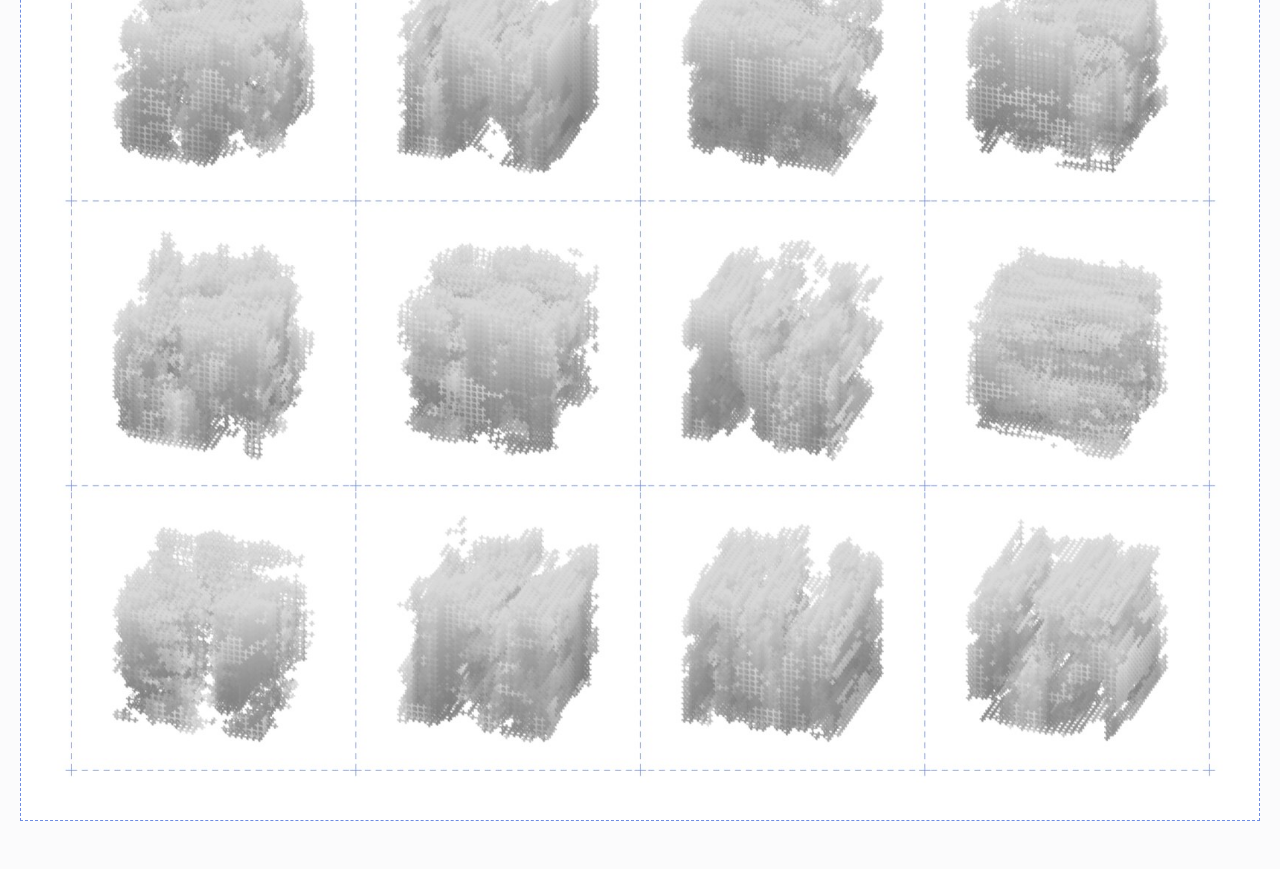
==== commit 5bec5ac7: "바람 뷰어 페이지 따로 (물격자 한 칸 옆 메뉴): Aeolus 궤도 바람 뷰어를 띄움. 물격자 한 칸은 원래대로 Co-Authored-By: Claude Opus 5.5 <nor" ====
--- a/cube.html
+++ b/cube.html
@@ -18,7 +18,7 @@
 </head>
 <body>
 <div class="wrap">
-  <nav><span class="brand">Circe · water lattice</span><a href="index.html">처음</a><a href="plan.html">평면 12장</a><a href="cube.html" aria-current="page">정육면체 12개</a><a href="lattice.html">물격자 한 칸</a></nav>
+  <nav><span class="brand">Circe · water lattice</span><a href="index.html">처음</a><a href="plan.html">평면 12장</a><a href="cube.html" aria-current="page">정육면체 12개</a><a href="lattice.html">물격자 한 칸</a><a href="aeolus.html">바람 뷰어</a></nav>
   <header>
     <h1>평면을 세운 정육면체</h1>
     <p class="sub">평면과 같은 규칙(노이즈 · 장면 · 바람 · 빈 공간을 미는 바람)을 아래로 20 m 이어 계산한 정육면체 12개입니다. 재생하면 평면과 같은 순간에 정육면체 안의 빈 공간도 함께 흘러갑니다.</p>
